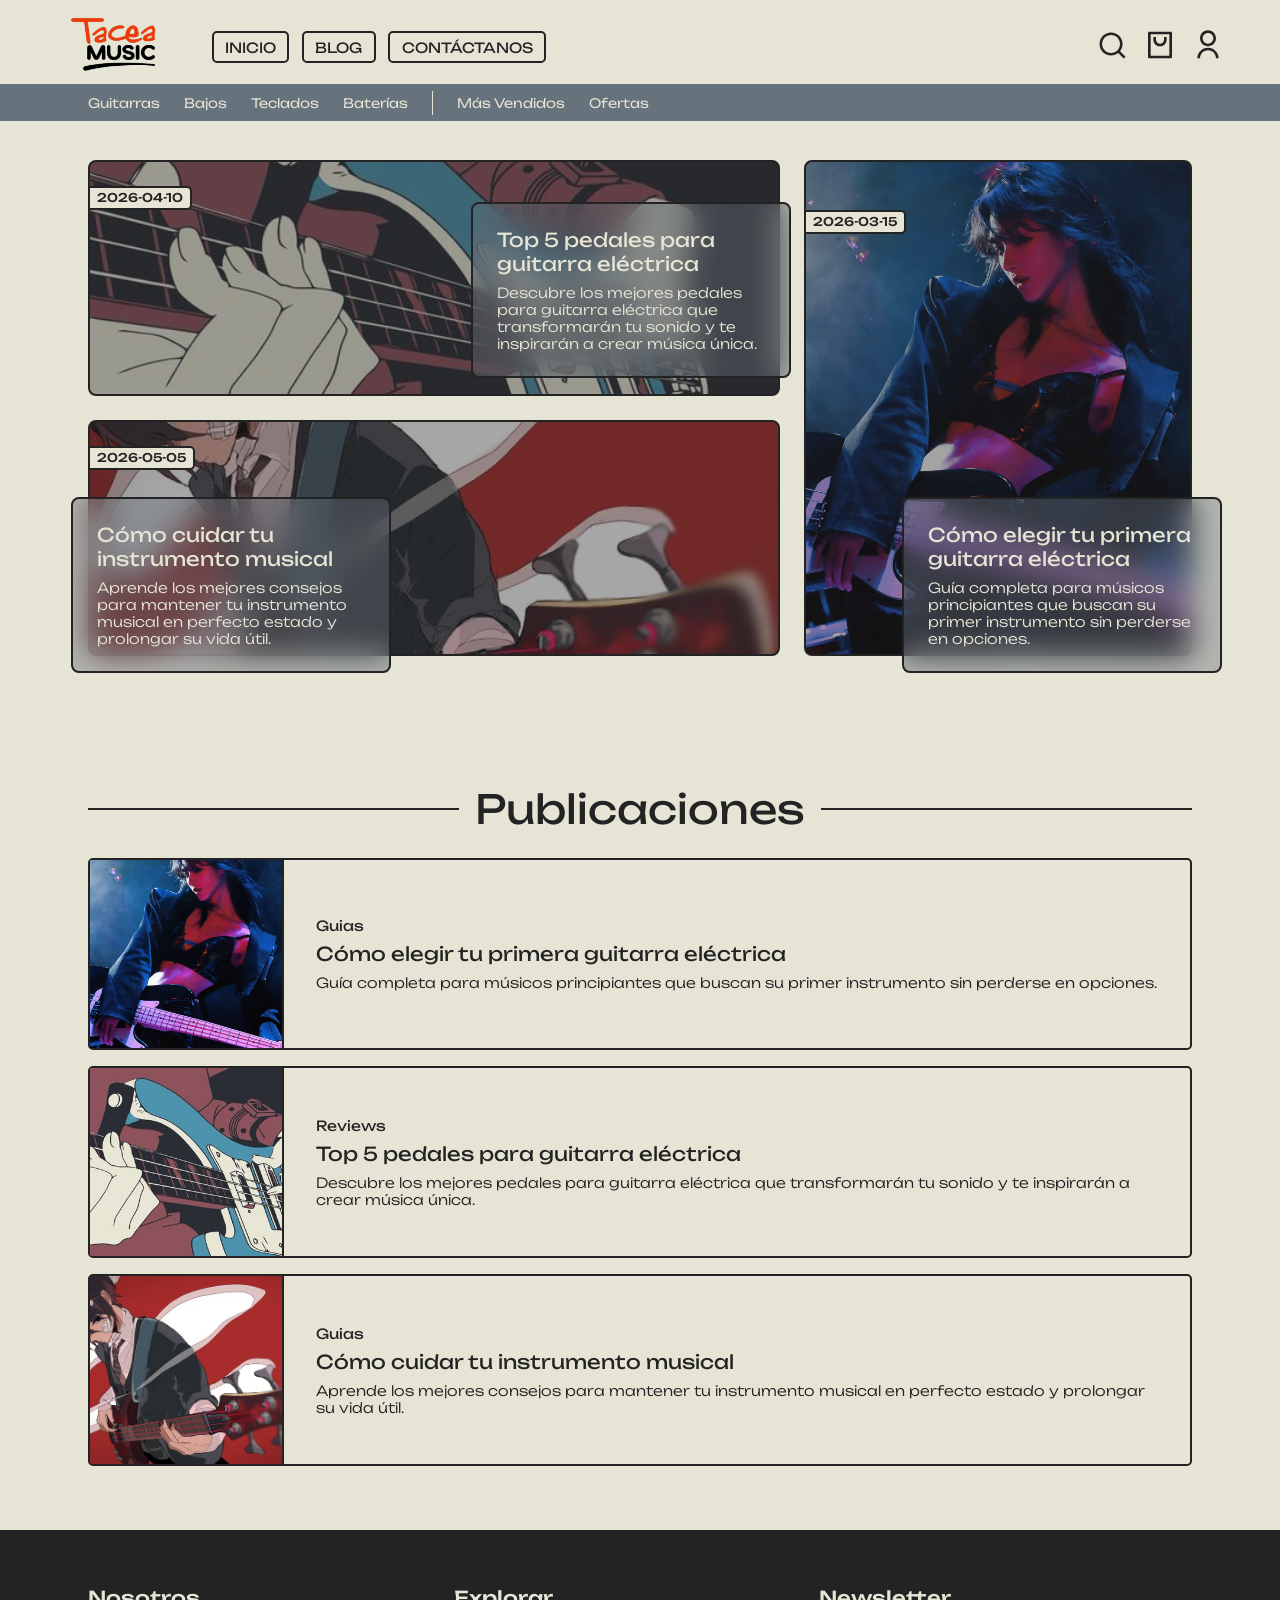
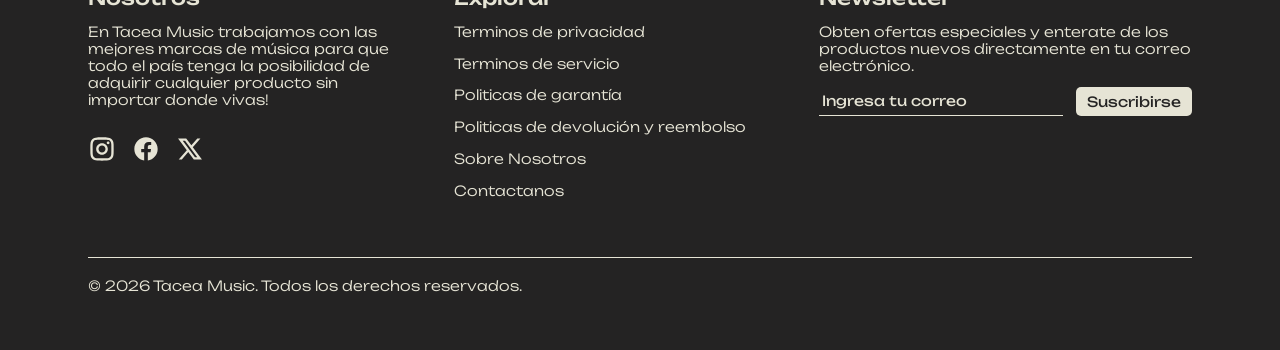
==== pages/blog.html @ e9fe0a8d "v0.5 - blog page v1: featured posts & all posts w/ responsive design" ====
<!DOCTYPE html>
<html lang="en">

  <head>

    <meta charset="UTF-8">
    <meta name="viewport" content="width=device-width, initial-scale=1.0">

    <link href="https://fonts.googleapis.com/css2?family=Unbounded:wght@200..900&display=swap" rel="stylesheet">
    <link rel="stylesheet" href="../assets/css/main.css">
    <link rel="stylesheet" href="../assets/css/blog.css">

    <script src="../assets/js/components/TaceaNavbar.js"></script>
    <script src="../assets/js/components/TaceaFooter.js"></script>

    <title>Tacea Music | Blog</title>

  </head>

  <body>

    <tacea-navbar></tacea-navbar>

    <!-- featured posts -->
    <section class="section featured-posts">
      <!-- left posts -->
      <div class="column">
        <a class="featured-post" id="left-top-post"></a>
        <a class="featured-post" id="left-bottom-post"></a>
      </div>
      <!-- right post -->
      <a class="featured-post" id="right-post"></a>
    </section>

    <!-- section all posts -->
    <section class="section all-posts">
      <div class="row">
        <div class="horizontal-div"></div>
        <h2>Publicaciones</h2>
        <div class="horizontal-div"></div>
      </div>
      <div class="post-list"></div>
    </section>

    <tacea-footer></tacea-footer>

    <script src="../assets/js/blog.js"></script>
    
  </body>

</html>
---- assets/css/main.css ----
:root {
  /* normal colors */
  --steel: #66727C;
  --trueorange: #EE3C0C;
  --hueso: #E6E4D5;
  --light: #fff;
  --dark: #242323;
  /* opac colors */
  --trueorange-40: rgba(238, 60, 12, 0.4);
  --steel-opac: rgba(102, 114, 124, 0.6);
  --steel-40: rgba(102, 114, 124, 0.4);
  --hueso-opac: rgba(230, 228, 213, 0.8);
  --light-opac: rgba(255, 255, 255, 0.8);
  --dark-opac: rgba(36, 35, 35, 0.6);
  --dark-40: rgba(36, 35, 35, 0.4);
  /* gradientes */
  --gradient-hueso-steel: linear-gradient(to left, var(--hueso-opac), var(--steel-opac));
  --radial-gradient-hueso-steel: radial-gradient(15% 50% at 19.3% 50.14%, var(--hueso-opac) 0%, var(--steel-opac) 100%);
  --radial-center-gradient: radial-gradient(50% 50% at center, var(--hueso-opac) 0%, var(--steel-opac) 100%);
}

/* global styles */
* {
  box-sizing: border-box;
}
::selection {
  background: var(--trueorange);
}
::-moz-selection {
  background: var(--trueorange);
}
body {
  display: flex;
  flex-direction: column;
  margin: 0;
  padding-top: 6em;
  font-family: "Unbounded", sans-serif;
  background-color: var(--hueso);
  color: var(--steel);
}
ul {
  list-style: none; 
  display: flex;
  gap: 0.8em;
  padding: 0;
  margin: 0; 
}
a {
  text-decoration: none;
}
svg {
  width: 2em;
  height: auto;
  color: var(--dark);
}
/* global text styles */
h1 {
  font-size: 3.6em;
  font-weight: 500;
  margin: 0;
  transition: all 0.3s ease;
}
h2 {
  color: var(--dark);
  font-size: 2.5em;
  font-weight: 400;
  margin: 0;
  transition: all 0.3s ease;
}
h3 {
  font-size: 1.2em;
  font-weight: 400;
  margin: 0;
  transition: all 0.3s ease;
}
p {
  margin: 0;
  font-weight: 300;
  font-size: 14px;
}

/* flex directions */
.row {
  display: flex;
  flex-direction: row;
  align-items: center;
  gap: 1em;
}
.column {
  display: flex;
  flex-direction: column;
  gap: 1em;
}

/* general div styles */
.section {
  display: flex;
  flex-direction: column;
  padding: 4em 5.5em;
  gap: 1.5em;
}
.horizontal-div {
  width: 100%;
  height: 2px;
  background-color: var(--dark);
}
.vertical-div {
  width: 2px;
  height: 100%;
  background-color: var(--dark);
}
.carousel-row {
  display: flex;
  gap: 1.2em;
  width: 100%;
  overflow-x: auto;
  padding: 1em 0.5em;
  scroll-behavior: smooth;
  scrollbar-width: none
}
.carousel-row::-webkit-scrollbar {
  display: none;
}
.pill-badge {
  background-color: var(--hueso);
  color: var(--dark);
  border: 2px solid var(--dark);
  font-size: 12px;
  padding: 0.2em 0.6em;
  border-radius: 5px;
  font-weight: 500;
}

/* NAVBAR */
header {
  position: fixed;
  top: 0;
  left: 0;
  width: 100%;  
  z-index: 100;
  background-color: var(--hueso);
  align-items: center;
  gap: 0em !important;
}
header .top-navbar {
  width: 100%;
  justify-content: space-between;
  padding: 0.8em 3.5em;
  padding-bottom: 0.2em;
  transition: all 0.3s ease;
}
.header-logo {
  width: 120px;
}
.top-navbar .navbar-links {
  width: 100%;
  display: flex;
  justify-content: start;
  align-items: center;
  padding: 20px;
}
.top-navbar .hamburger-btn {
  display: none;
  background: none;
  border: none;
  flex-direction: column;
  gap: 5px;
  cursor: pointer;
}
/* bottom navbar */
header .bottom-navbar {
  width: 100%;
  padding: 0.4em 5.5em;
  gap: 1.5em;
  background-color: var(--steel);
  transition: all 0.3s ease;
}
.bottom-navbar a {
  color: var(--hueso);
  text-transform: capitalize;
  font-weight: 350;
  font-size: 13px;
  transition: all 0.2s ease;
}
.bottom-navbar a:hover {
  color: var(--light);
  text-decoration: underline;
}
.bottom-navbar .vertical-div {
  width: 1px;
  height: 1.5em;
  background-color: var(--hueso);
}

/* FOOTER */
footer {
  background-color: var(--dark);
  color: var(--hueso);
  padding: 3.5em 5.5em;
}
.footer-grid {
  display: grid;
  grid-template-columns: repeat(3, 1fr);
  gap: 3.5em;
  margin-bottom: 3.5em;
}
.footer-grid svg {
  margin-top: 1em;
  color: var(--hueso);
}
.footer-column {
  align-items: start;
  gap: 0.8em;
}
.footer-column h3 {
  margin: 0;
  font-weight: 500;
}
.footer-column p {
  margin: 0;
  text-align: left;
  font-size: 14px;
  font-weight: 300;
}
.footer-column a {
  font-size: 14px;
  font-weight: 300;
  color: var(--hueso);
  border-bottom: 2px solid var(--dark);
  transition: all 0.2s ease;
}
.footer-column a:hover {
  color: var(--light);
  border-bottom: 2px solid var(--light);
  scale: 1.02;
}
.footer-bottom {
  border-top: 1px solid var(--hueso);
  padding-top: 1.2em;
}
.newsletter-form {
  display: flex;
  width: 100%;
  gap: 0.8em;
}
.newsletter-form input[type="email"] {
  flex-grow: 1;
  background-color: transparent;
  border: 0px;
  border-bottom: 1px solid var(--hueso);
  font-family: inherit;
  color: var(--light);
  outline: none;
  padding: 0.4em 0.2em;
  border-radius: 0px;
  font-size: 14px;
  cursor: pointer;
  transition: all 0.3s ease;
}
.newsletter-form input[type="email"]::placeholder {
  color: var(--hueso); 
  opacity: 1;  
}
.newsletter-form input[type="submit"]:hover {
  color: var(--light);
  background-color: var(--light);
}

/* buttons */
.btn-primary {
  position: relative;
  overflow: hidden;
  display: flex;
  align-items: center;
  padding: 0.4em 0.7em;

  background-color: var(--trueorange);
  border: 2px solid var(--dark);
  border-radius: 5px;
  
  font-size: 16px;
  cursor: pointer;
}
.btn-primary span, 
.btn-primary svg {
  position: relative;
  z-index: 1;
  color: var(--dark);
  transition: color 0.2s ease;
}

.btn-primary:hover span, 
.btn-primary:hover svg {
  color: var(--light);
}
.btn-primary::before {
  content: "";
  position: absolute;
  top: 0; left: 0; right: 0;
  height: 100%; width: 100%;
  background-color: var(--hueso);
  transition: all 0.2s ease;
}
.btn-primary:hover::before {
  height: 0%;
}
.btn-secondary {
  background-color: var(--hueso);
  font-family: inherit;
  border: 0px;
  color: var(--dark);
  padding: 0.4em 0.8em;
  border-radius: 5px;
  font-size: 14px;
  cursor: pointer;
  transition: all 0.3s ease;
}
.btn-outline {
  background-color: transparent;
  border: 2px solid var(--dark);
  color: var(--dark);
  padding: 0.4em 0.8em;
  border-radius: 5px;
  font-size: 14px;
  cursor: pointer;
  transition: all 0.3s ease;
}
.btn-outline:hover {
  background-color: var(--trueorange);
  color: var(--light);
}
.btn-search svg {
  width: 2.3em;
}
.btn-icon {
  background: none;
  border: none;
  cursor: pointer;
  padding: 0;
  transition: all 0.3s ease;
}
.btn-icon svg:hover {
  color: var(--trueorange);
  scale: 1.1;
}

/* cards */
.product-card {
  color: var(--dark);
  background-color: var(--hueso);
  border: 2px solid var(--dark);
  border-radius: 5px;
  display: flex;
  flex-direction: column;
  align-items: center;
  padding: 1em 2em;
  gap: 0.2em;
  width: 16em;
  flex-shrink: 0;
}
.product-card img {
  width: 100%;
  height: auto;
  padding-bottom: 1em;
}
.product-card h3 {
  min-height: 2.5em;
  margin: 0;
  text-align: center;
  font-size: 1em;
  font-weight: 500;
}
.product-card .product-category {
  color: var(--dark);
  text-transform: capitalize;
  margin: 0;
  font-size: 14px;
  transition: all 0.2s ease;
}
.product-card .row {
  margin-top: 0.4em;
  gap: 0.5em;
}
.product-card p {
  font-size: 16px;
  margin: 0;
  margin-right: 0.5em;
}
.product-card:hover {
  background: var(--steel-40);
  transform: scale(1.02);
}
.product-card .product-category:hover {
  color: var(--trueorange);
  scale: 1.02;
  text-decoration: underline;
}

@media (max-width: 1024px) {
  .footer-grid {
    grid-template-columns: 1fr 1fr;
  }
}
@media (max-width: 896px) {
  .top-navbar .navbar-links {
    display: none;
  }
  .top-navbar .hamburger-btn {
    display: flex;
  }
  .bottom-navbar {
    display: none;
  }
}
@media (max-width: 768px) {
  .header-logo {
    width: 110px;
  }
  h1 {
    font-size: 3em;
  }
  h2 {
    font-size: 2em;
  }
  h3 {
    font-size: 1em;
  }
  p {
    font-size: 12px;
  }
  .footer-grid {
    grid-template-columns: 1fr;
  }
}
@media (max-width: 572px) {
  header .top-navbar, .bottom-navbar {
    padding: 0.6em 2em;
  }

  footer {
    padding: 3.5em 2em;
  }
  .section { 
    padding: 3em 2em;
  }
  .btn-primary {
    font-size: 14px;
  }
}
@media (max-width: 512px) {
  .header-logo {
    width: 100px;
  }
  h1 {
    font-size: 2.5em;
  }
  h2 {
    font-size: 1.6em;
  }
  h3 {
    font-size: 0.8em;
  }
}
@media (max-width: 448px) {
  header .top-navbar, .bottom-navbar {
    padding: 0.6em 1em;
  }
  footer {
    padding: 3.5em 1em;
  }
  .section { 
    padding: 3em 1em;
  }
}
---- assets/css/blog.css ----
.featured-posts {
  display: flex;
  flex-direction: row;
  gap: 1.5em;
  min-height: 39em;
  transition: all 0.3s ease;
}
.featured-post {
  position: relative;
  flex: 1;
  background-size: cover;
  background-position: center;

  border: 2px solid var(--dark);
  border-radius: 0.5em;
  
  cursor: pointer;
  transition: all 0.3s ease;
}
.featured-post::before {
  content: "";
  position: absolute;
  inset: 0;
  background-color: var(--dark-40);
  z-index: 0;
}
.featured-post:hover {
  transform: scale(1.02);
}
.featured-posts .column {
  flex: 1.8;
  gap: 1.5em;
}
.featured-post .card {
  position: absolute;
  border: 2px solid var(--dark);
  border-radius: 0.5em;
  bottom: 0;

  display: flex;
  flex-direction: column;
  width: 25em;
  gap: 0.5em;

  color: var(--hueso);  
  padding: 2em;
  background-color: var(--steel-40);
  backdrop-filter: blur(15px);

  transition: all 0.3s ease;
}
#right-post .card {
  right: -2em;
  bottom: -1.2em;
}
#left-top-post .card {
  right: -0.8em;
  bottom: 1em;
}
#left-bottom-post .card {
  left: -1.2em;
  bottom: -1.2em;
}
.featured-post .pill-badge {
  position: absolute;
  border-left: 0;
  border-top-left-radius: 0;
  border-bottom-left-radius: 0;
}
#right-post .pill-badge {
  top: 4em;
}
#left-top-post .pill-badge {
  top: 2em;
}
#left-bottom-post .pill-badge {
  top: 2em;
}

/* posts cards for post list */
.post-list {
  display: grid;
  grid-template-columns: repeat(2, 1fr);
  gap: 1em;
}
.post-list .card {
  height: 12em;

  background-color: var(--hueso);
  border: 2px solid var(--dark);
  border-radius: 5px;

  display: flex;
  
  transition: all 0.3s ease;
}
.post-list .card img {
  width: 12em;
  height: 100%;
  object-fit: cover;
  flex-shrink: 0;
}
.post-list .card .card-content {
  display: flex;
  flex-direction: column;
  justify-content: center;

  border-left: 2px solid var(--dark);

  padding: 1em 2em;
  gap: 0.5em;

  color: var(--dark);
}
.post-list .card .card-content a {
  color: var(--dark);
  text-transform: capitalize;
  margin: 0;
  width: fit-content;
  font-size: 14px;
  transition: all 0.2s ease;
}
.post-list .card .card-content a:hover {
  color: var(--trueorange);
  text-decoration: underline;
}
.post-list .card:hover {
  color: var(--hueso);
  background: var(--steel-40);
  transform: scale(1.02);
}

/* RESPONSIVE DESIGN */
@media (max-width: 1280px) {
  .featured-post .card {
    width: 20em;
    padding: 1.5em;
  }
  .post-list {
    grid-template-columns: repeat(1, 1fr);
  }
}
@media (max-width: 1024px) {
  .featured-posts {
    flex-direction: column;
  }
  .featured-posts .column {
    flex-direction: row;
    flex: 1;
  }
  #right-post .card {
    right: -2em;
    bottom: -1em;
  }
  #left-top-post .card {
    left: -2em;
    right: auto;
    bottom: 1em;
  }
  #left-bottom-post .card {
    left: auto;
    right: -2em;
    bottom: 1em;
  }
  .featured-post .card p {
    display: -webkit-box;
    line-clamp: 2; 
    -webkit-line-clamp: 2;
    -webkit-box-orient: vertical;
    overflow: hidden; 
  }
}
@media (max-width: 896px) {
  .featured-posts .column {
    flex-direction: column;
    flex: 1;
  }
  .featured-post {
    min-height: 20em;
  }
  .post-list .card {
    height: auto;
    flex-direction: column;
  }
  .post-list .card img {
    height: 14em;
    width: 100%;
  }
  .post-list .card .card-content {
    border-left: 0;
    border-top: 2px solid var(--dark);
  }
}
@media (max-width: 572px) {
  .featured-posts,
  .featured-posts .column {
    gap: 1em;
  }
  #right-post .card {
    right: -1em;
    bottom: -1em;
  }
  #left-top-post .card {
    left: -1em;
    right: auto;
    bottom: 1em;
  }
  #left-bottom-post .card {
    left: auto;
    right: -1em;
    bottom: 1em;
  }
}
@media (max-width: 448px) {
  .featured-post .card {
    width: 90%;
  }
  #right-post .card {
    left: -0.5em;
    bottom: 0.5em;
  }
  #left-top-post .card {
    left: -0.5em;
    right: auto;
    bottom: 0.5em;
  }
  #left-bottom-post .card {
    left: auto;
    right: -0.5em;
    bottom: 0.5em;
  }
}
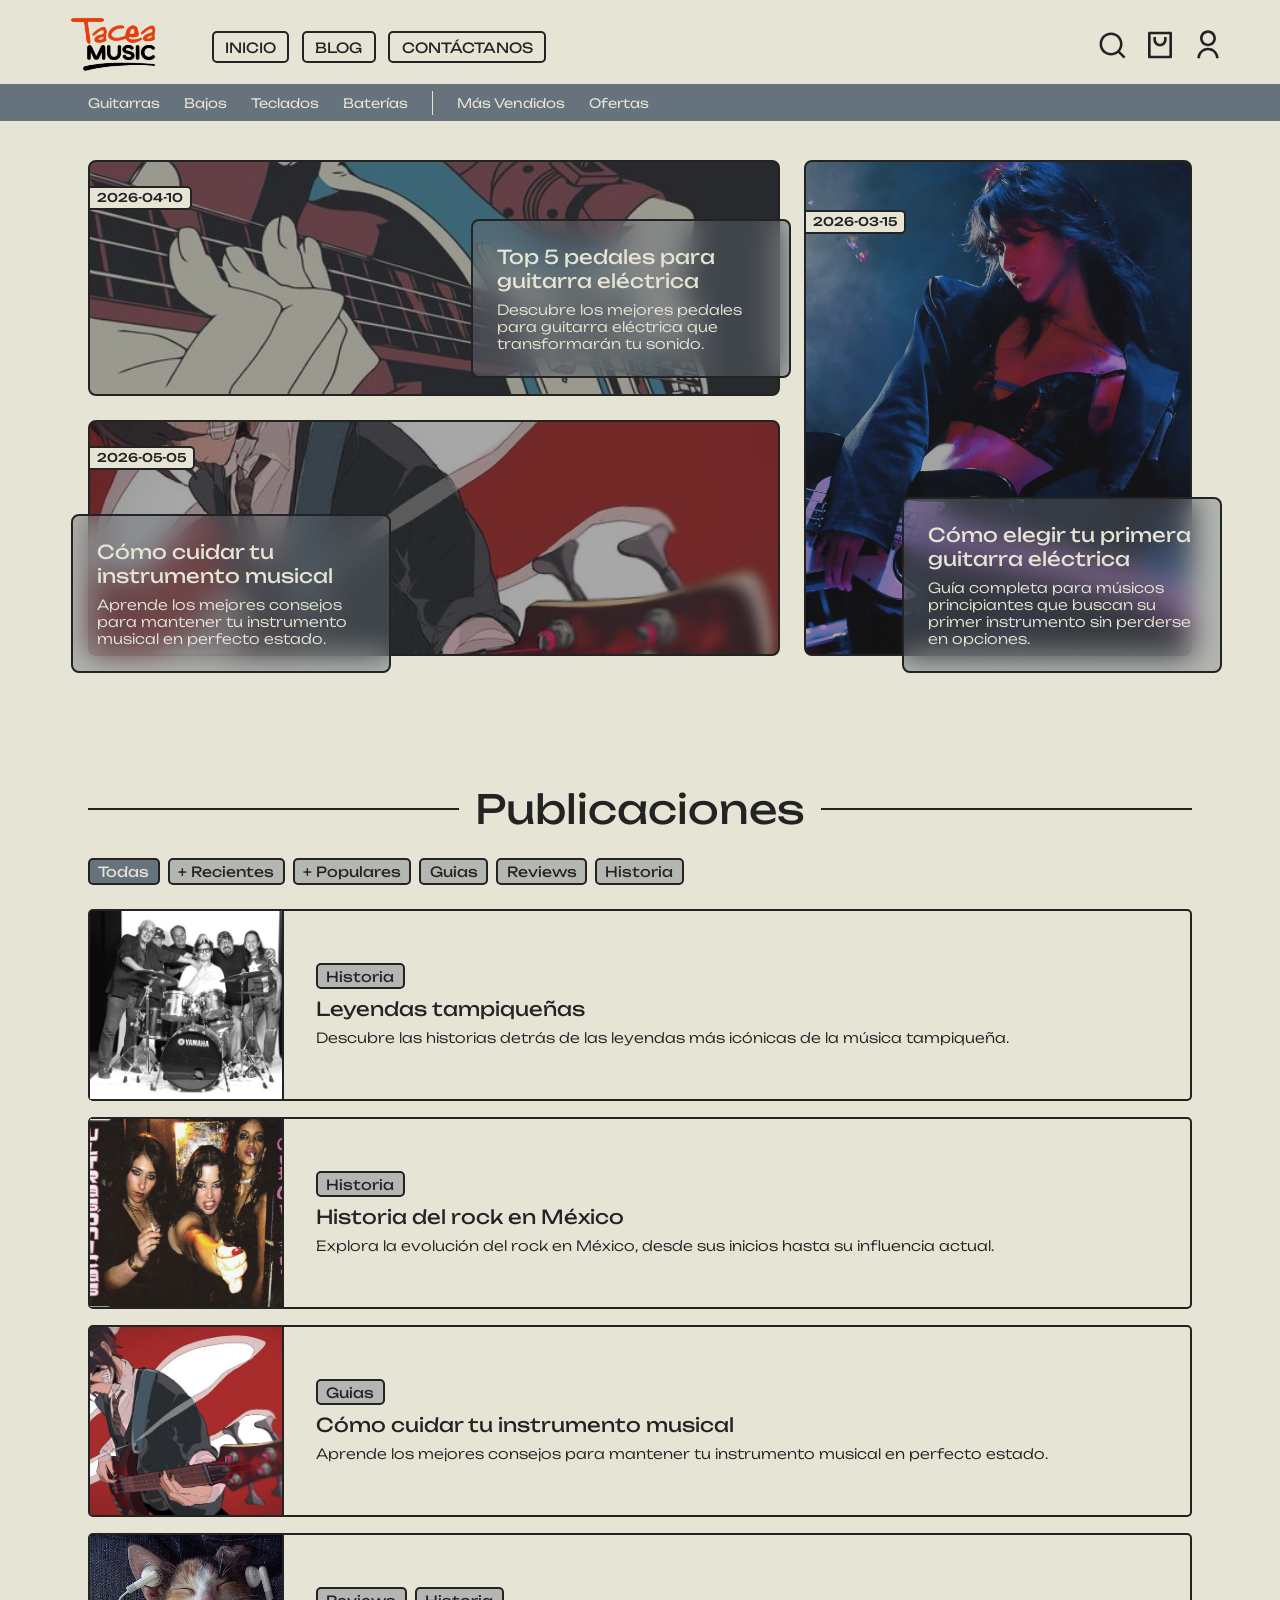
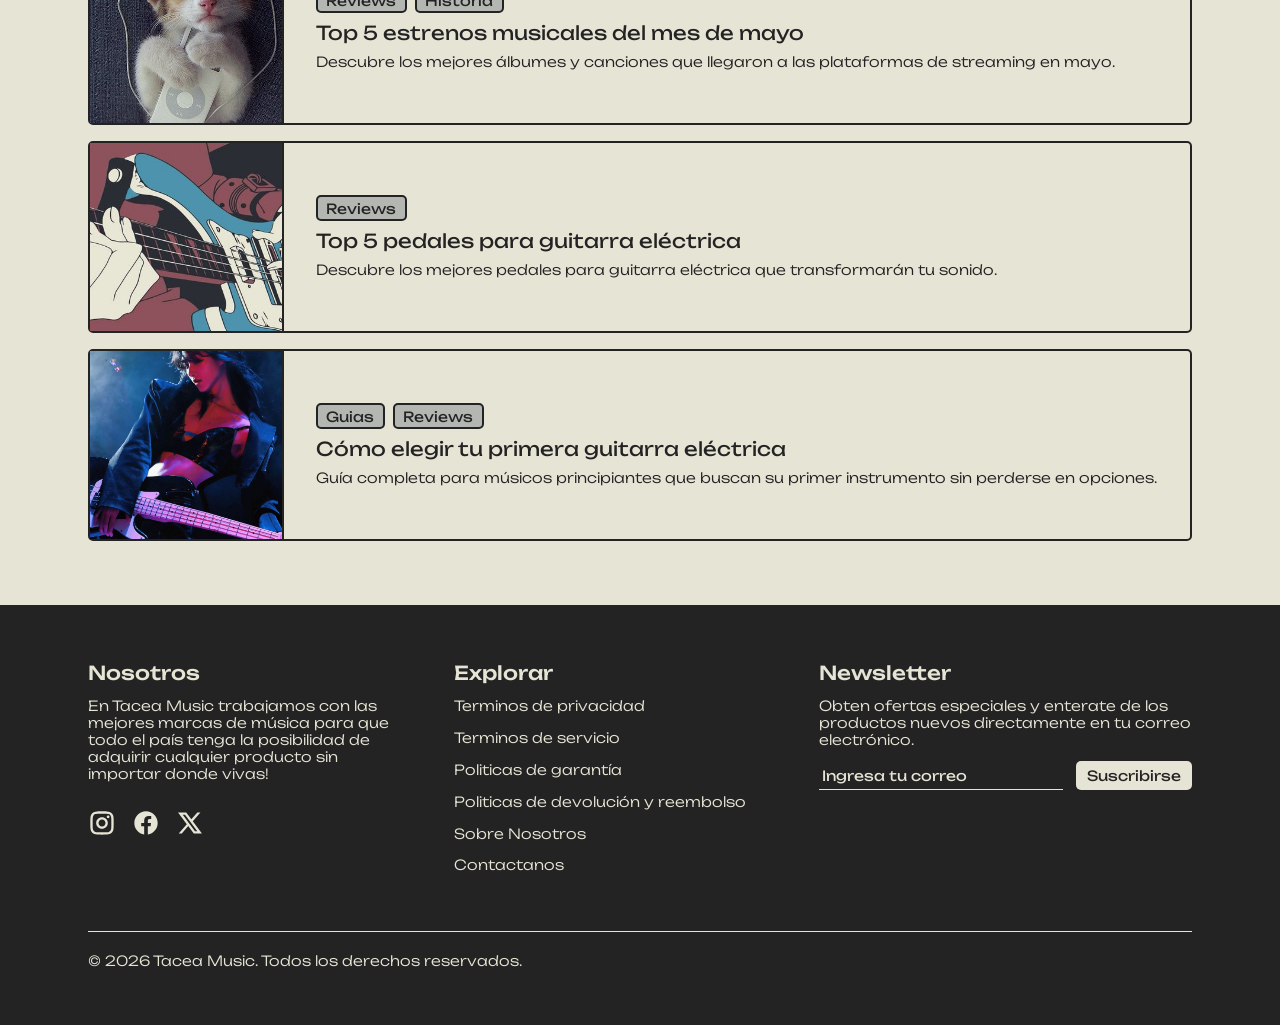
==== commit e2546d6e: "v0.6 - responsive post page, small style fixes" ====
--- a/pages/blog.html
+++ b/pages/blog.html
@@ -39,6 +39,7 @@
         <h2>Publicaciones</h2>
         <div class="horizontal-div"></div>
       </div>
+      <div class="row" id="posts-categories"></div>
       <div class="post-list"></div>
     </section>
 
--- a/assets/css/main.css
+++ b/assets/css/main.css
@@ -94,6 +94,9 @@
 }
 
 /* general div styles */
+.row h2 {
+  flex-shrink: 0;
+}
 .section {
   display: flex;
   flex-direction: column;
@@ -316,6 +319,33 @@
   cursor: pointer;
   transition: all 0.3s ease;
 }
+.category-btn {
+  background-color: var(--steel-40);
+  border: 2px solid var(--dark);
+  border-radius: 5px;
+  color: var(--dark);
+  padding: 0.2em 0.6em;
+
+  font-size: 14px;
+  text-transform: capitalize;
+  font-family: inherit;
+  text-wrap: nowrap;
+
+  cursor: pointer;
+  transition: all 0.3s ease;
+}
+.category-btn a {
+  color: var(--dark);
+}
+.category-btn:hover {
+  scale: 1.02;
+  color: var(--hueso);
+  background: var(--steel);
+}
+.active {
+  background-color: var(--steel) !important;
+  color: var(--hueso) !important;
+}
 .btn-outline {
   background-color: transparent;
   border: 2px solid var(--dark);
@@ -358,6 +388,7 @@
   gap: 0.2em;
   width: 16em;
   flex-shrink: 0;
+  transition: all 0.3s ease;
 }
 .product-card img {
   width: 100%;
@@ -365,6 +396,11 @@
   padding-bottom: 1em;
 }
 .product-card h3 {
+  display: -webkit-box;
+  line-clamp: 2; 
+  -webkit-line-clamp: 2;
+  -webkit-box-orient: vertical;
+  overflow: hidden; 
   min-height: 2.5em;
   margin: 0;
   text-align: center;
@@ -386,6 +422,7 @@
   font-size: 16px;
   margin: 0;
   margin-right: 0.5em;
+
 }
 .product-card:hover {
   background: var(--steel-40);
@@ -396,6 +433,54 @@
   scale: 1.02;
   text-decoration: underline;
 }
+.post-card {
+  display: flex;
+  height: 12em;
+
+  background-color: var(--hueso);
+  border: 2px solid var(--dark);
+  border-radius: 5px;
+  
+  transition: all 0.3s ease;
+}
+.post-card img {
+  width: 12em;
+  height: 100%;
+  object-fit: cover;
+  flex-shrink: 0;
+}
+.post-card .card-content {
+  display: flex;
+  flex-direction: column;
+  justify-content: center;
+
+  border-left: 2px solid var(--dark);
+
+  padding: 1em 2em;
+  gap: 0.5em;
+
+  color: var(--dark);
+}
+.post-card .card-content a {
+  color: var(--dark);
+  text-transform: capitalize;
+  margin: 0;
+  width: fit-content;
+  font-size: 14px;
+  transition: all 0.2s ease;
+}
+.post-card .card-content a:hover {
+  color: var(--trueorange);
+  text-decoration: underline;
+}
+.post-card:hover {
+  color: var(--hueso);
+  background: var(--steel-40);
+  transform: scale(1.02);
+}
+.post-card .row {
+  gap: 0.5em;
+}
 
 @media (max-width: 1024px) {
   .footer-grid {
@@ -427,17 +512,41 @@
     font-size: 1em;
   }
   p {
-    font-size: 12px;
+    font-size: 13px;
   }
   .footer-grid {
     grid-template-columns: 1fr;
+  }
+}
+@media (max-width: 672px) {
+  .post-card {
+    height: 8em;
+  }
+  .post-card img {
+    width: 8em;
+  }
+  .post-card .card-content {
+    padding: 1em;
+  }
+  .post-card .card-content h3 {
+    display: -webkit-box;
+    line-clamp: 2; 
+    -webkit-line-clamp: 2;
+    -webkit-box-orient: vertical;
+    overflow: hidden; 
+  }
+  .post-card .card-content p {
+    display: -webkit-box;
+    line-clamp: 1; 
+    -webkit-line-clamp: 1;
+    -webkit-box-orient: vertical;
+    overflow: hidden; 
   }
 }
 @media (max-width: 572px) {
   header .top-navbar, .bottom-navbar {
     padding: 0.6em 2em;
   }
-
   footer {
     padding: 3.5em 2em;
   }
@@ -446,6 +555,19 @@
   }
   .btn-primary {
     font-size: 14px;
+  }
+  .category-btn {
+    border: 1.5px solid var(--dark);
+  }
+  .post-card .category-btn,
+  .post-header .category-btn {
+    font-size: 12px !important;
+  }
+  .product-card {
+    width: 14em;
+  }
+  .post-card .row {
+    gap: 0.2em;
   }
 }
 @media (max-width: 512px) {
@@ -459,7 +581,7 @@
     font-size: 1.6em;
   }
   h3 {
-    font-size: 0.8em;
+    font-size: 0.9em;
   }
 }
 @media (max-width: 448px) {
--- a/assets/css/blog.css
+++ b/assets/css/blog.css
@@ -84,51 +84,15 @@
   grid-template-columns: repeat(2, 1fr);
   gap: 1em;
 }
-.post-list .card {
-  height: 12em;
 
-  background-color: var(--hueso);
-  border: 2px solid var(--dark);
-  border-radius: 5px;
-
-  display: flex;
-  
-  transition: all 0.3s ease;
+#posts-categories {
+  gap: 0.5em;
+  overflow-x: auto;
+  scroll-behavior: smooth;
+  scrollbar-width: none
 }
-.post-list .card img {
-  width: 12em;
-  height: 100%;
-  object-fit: cover;
-  flex-shrink: 0;
-}
-.post-list .card .card-content {
-  display: flex;
-  flex-direction: column;
-  justify-content: center;
-
-  border-left: 2px solid var(--dark);
-
-  padding: 1em 2em;
-  gap: 0.5em;
-
-  color: var(--dark);
-}
-.post-list .card .card-content a {
-  color: var(--dark);
-  text-transform: capitalize;
-  margin: 0;
-  width: fit-content;
-  font-size: 14px;
-  transition: all 0.2s ease;
-}
-.post-list .card .card-content a:hover {
-  color: var(--trueorange);
-  text-decoration: underline;
-}
-.post-list .card:hover {
-  color: var(--hueso);
-  background: var(--steel-40);
-  transform: scale(1.02);
+#posts-categories::-webkit-scrollbar {
+  display: none;
 }
 
 /* RESPONSIVE DESIGN */
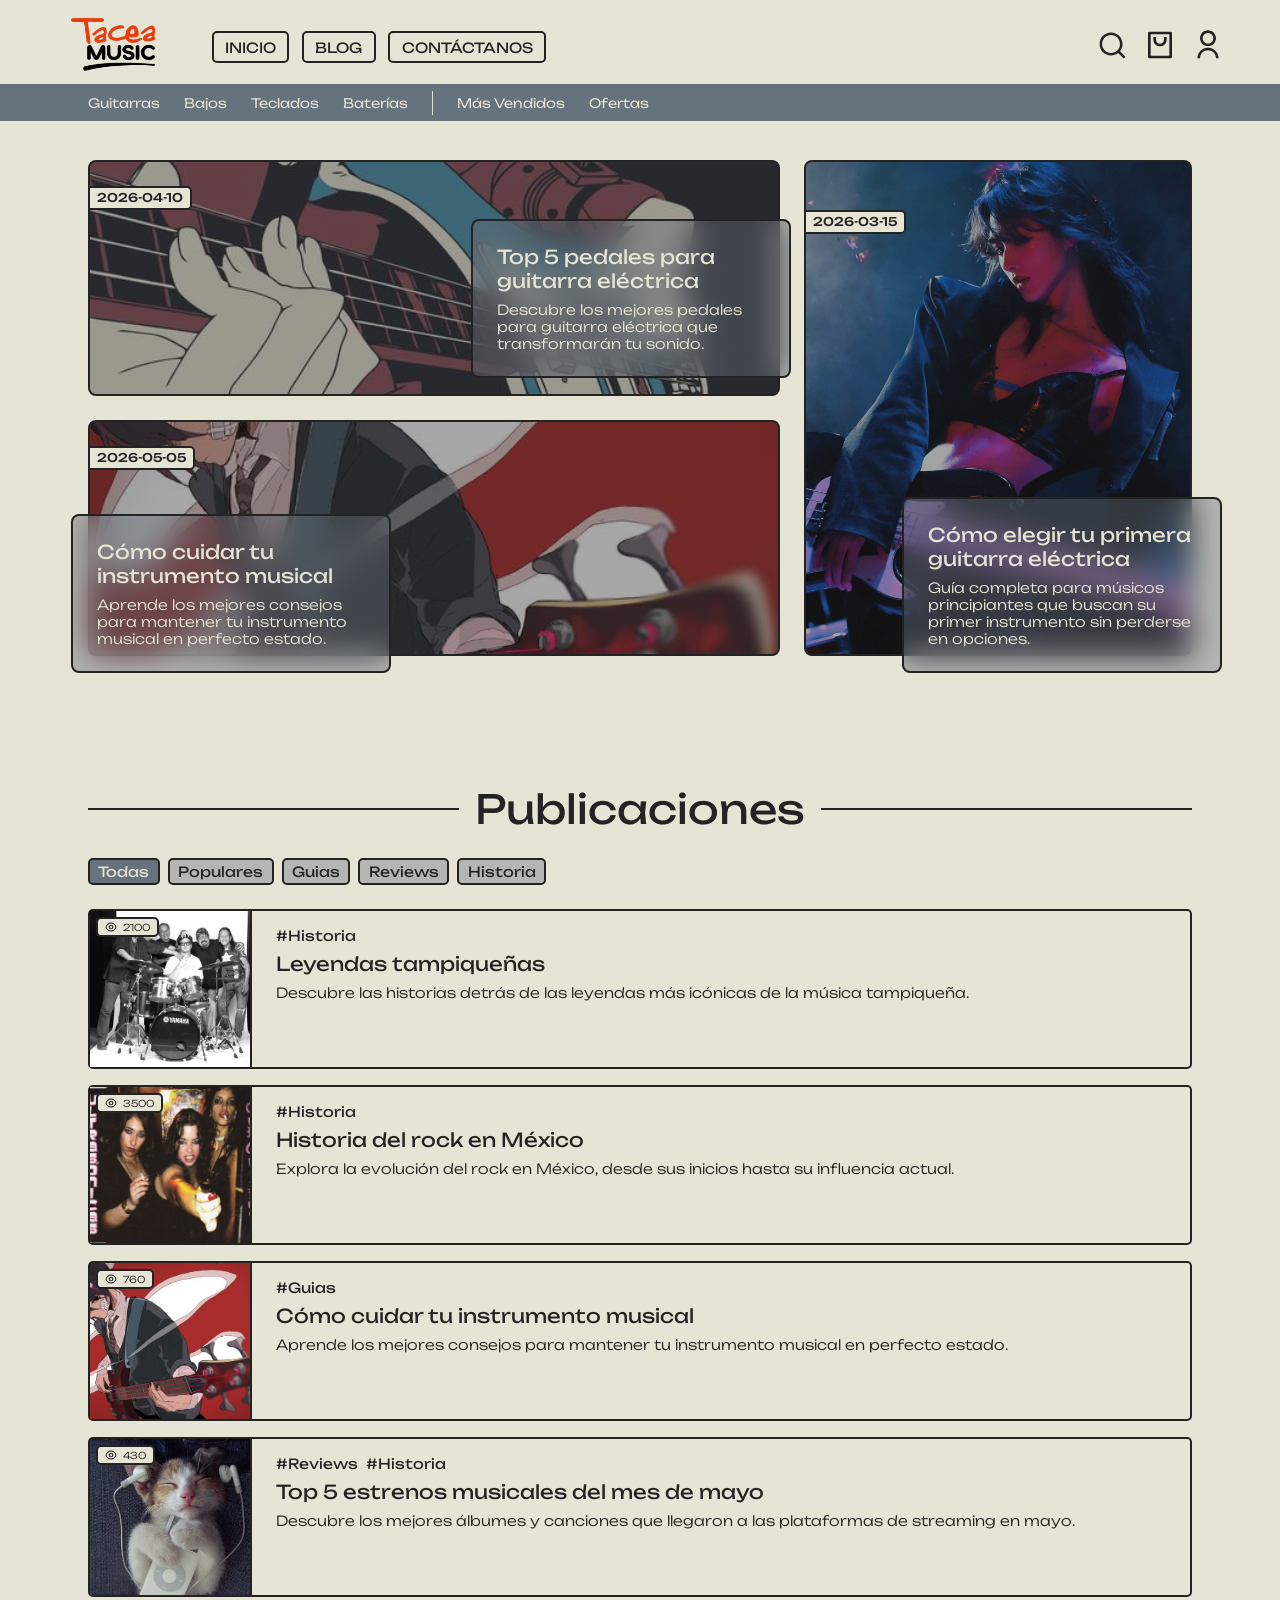
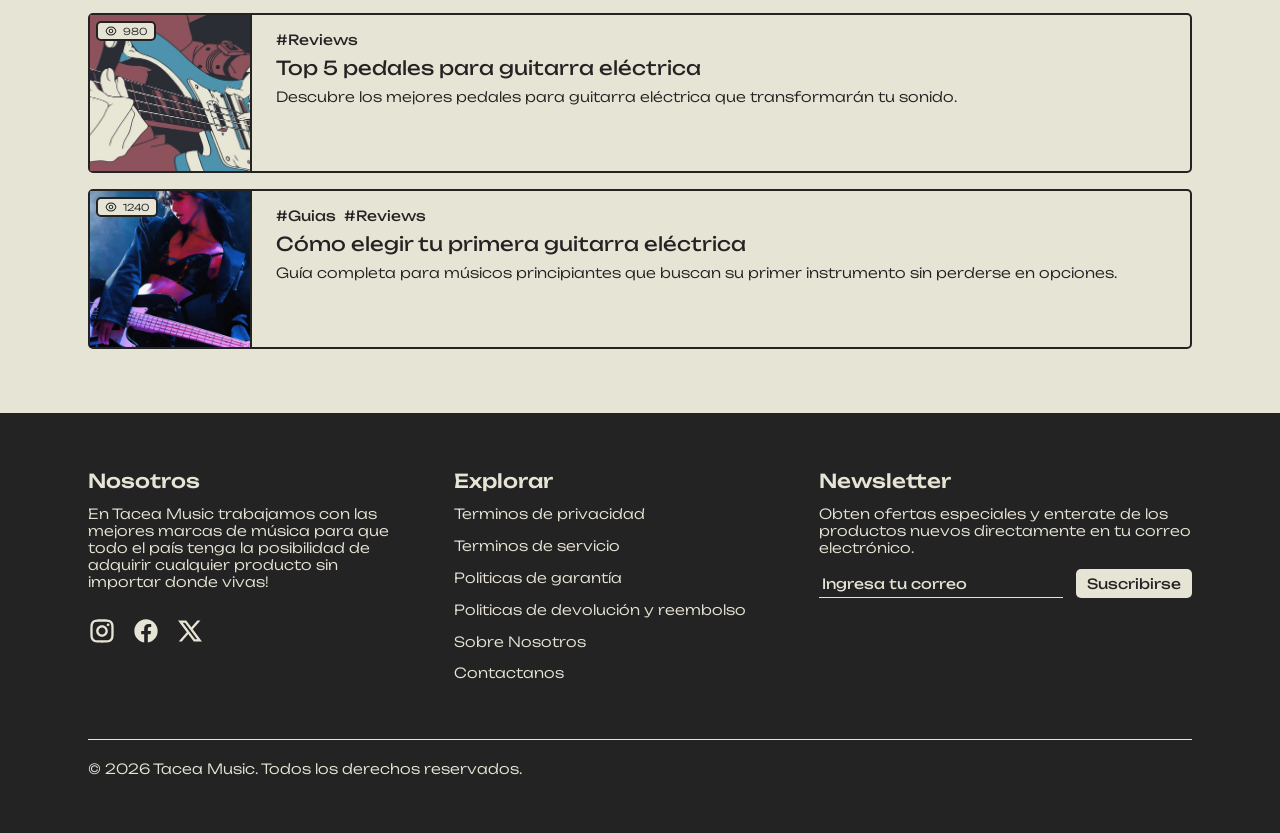
==== commit dd6fac21: "v0.7 - see product page, product reviews, new components for post and product cards" ====
--- a/pages/blog.html
+++ b/pages/blog.html
@@ -12,6 +12,7 @@
 
     <script src="../assets/js/components/TaceaNavbar.js"></script>
     <script src="../assets/js/components/TaceaFooter.js"></script>
+    <script src="../assets/js/components/PostCard.js"></script>
 
     <title>Tacea Music | Blog</title>
 
--- a/assets/css/main.css
+++ b/assets/css/main.css
@@ -10,6 +10,7 @@
   --trueorange-40: rgba(238, 60, 12, 0.4);
   --steel-opac: rgba(102, 114, 124, 0.6);
   --steel-40: rgba(102, 114, 124, 0.4);
+  --steel-20: rgba(102, 114, 124, 0.2);
   --hueso-opac: rgba(230, 228, 213, 0.8);
   --light-opac: rgba(255, 255, 255, 0.8);
   --dark-opac: rgba(36, 35, 35, 0.6);
@@ -78,6 +79,9 @@
   margin: 0;
   font-weight: 300;
   font-size: 14px;
+}
+.bold {
+  font-weight: 500 !important;
 }
 
 /* flex directions */
@@ -272,18 +276,25 @@
 
 /* buttons */
 .btn-primary {
+  height: 2.6em;
   position: relative;
   overflow: hidden;
-  display: flex;
+
+  display: flex;
+  justify-content: center;
   align-items: center;
+  gap: 0.5em;
   padding: 0.4em 0.7em;
 
-  background-color: var(--trueorange);
+  background-color: var(--hueso);
   border: 2px solid var(--dark);
   border-radius: 5px;
   
-  font-size: 16px;
+  font-size: 18px;
   cursor: pointer;
+}
+.btn-primary svg {
+  height: 1.6em;
 }
 .btn-primary span, 
 .btn-primary svg {
@@ -301,12 +312,12 @@
   content: "";
   position: absolute;
   top: 0; left: 0; right: 0;
-  height: 100%; width: 100%;
-  background-color: var(--hueso);
+  height: 0%; width: 100%;
+  background-color: var(--trueorange);
   transition: all 0.2s ease;
 }
 .btn-primary:hover::before {
-  height: 0%;
+  height: 100%;
 }
 .btn-secondary {
   background-color: var(--hueso);
@@ -376,7 +387,8 @@
 }
 
 /* cards */
-.product-card {
+product-card {
+  position: relative;
   color: var(--dark);
   background-color: var(--hueso);
   border: 2px solid var(--dark);
@@ -390,12 +402,13 @@
   flex-shrink: 0;
   transition: all 0.3s ease;
 }
-.product-card img {
+product-card img {
   width: 100%;
-  height: auto;
+  height: 12em;
+  object-fit: contain;
   padding-bottom: 1em;
 }
-.product-card h3 {
+product-card h3 {
   display: -webkit-box;
   line-clamp: 2; 
   -webkit-line-clamp: 2;
@@ -407,35 +420,35 @@
   font-size: 1em;
   font-weight: 500;
 }
-.product-card .product-category {
-  color: var(--dark);
-  text-transform: capitalize;
-  margin: 0;
-  font-size: 14px;
-  transition: all 0.2s ease;
-}
-.product-card .row {
+product-card p {
+  font-size: 16px;
+  margin: 0;
+  margin-right: 0.5em;
+
+}
+product-card .row {
   margin-top: 0.4em;
   gap: 0.5em;
 }
-.product-card p {
-  font-size: 16px;
-  margin: 0;
-  margin-right: 0.5em;
-
-}
-.product-card:hover {
-  background: var(--steel-40);
+product-card:hover {
+  background: var(--steel-20);
   transform: scale(1.02);
 }
-.product-card .product-category:hover {
+.product-category {
+  color: var(--dark);
+  text-transform: capitalize;
+  margin: 0;
+  font-size: 14px;
+  transition: all 0.2s ease;
+}
+.product-category:hover {
   color: var(--trueorange);
   scale: 1.02;
   text-decoration: underline;
 }
-.post-card {
-  display: flex;
-  height: 12em;
+post-card, review-card {
+  position: relative;
+  display: flex;
 
   background-color: var(--hueso);
   border: 2px solid var(--dark);
@@ -443,25 +456,59 @@
   
   transition: all 0.3s ease;
 }
-.post-card img {
+review-card {
+  padding: 0.5em 0;
+  height: fit-content;
+}
+review-card .row img {
+  width: 2em;
+  height: 2em;
+  border-radius: 5px;
+  object-fit: cover;
+}
+review-card .column {
+  gap: 0;
+}
+review-card .column span {
+  font-size: 0.8em;
+}
+review-card .column .date {
+  color: var(--dark-opac);
+}
+post-card {
+  height: 12.5em;
+}
+post-card img,
+review-card img {
   width: 12em;
   height: 100%;
   object-fit: cover;
   flex-shrink: 0;
 }
-.post-card .card-content {
-  display: flex;
+post-card .card-content,
+review-card .card-content {
+  display: flex;
+  overflow: hidden;
   flex-direction: column;
-  justify-content: center;
-
+  justify-content: start;
+
+  padding: 1em 1.5em;
+  gap: 0.5em;
+
+  color: var(--dark);
+}
+post-card .card-content {
   border-left: 2px solid var(--dark);
-
-  padding: 1em 2em;
-  gap: 0.5em;
-
-  color: var(--dark);
-}
-.post-card .card-content a {
+}
+post-card .card-content p,
+review-card .card-content p {
+  display: -webkit-box;
+  line-clamp: 4;
+  -webkit-line-clamp: 4;
+  -webkit-box-orient: vertical;
+  overflow: hidden;
+}
+post-card .card-content a {
   color: var(--dark);
   text-transform: capitalize;
   margin: 0;
@@ -469,25 +516,51 @@
   font-size: 14px;
   transition: all 0.2s ease;
 }
-.post-card .card-content a:hover {
+post-card .card-content a:hover {
   color: var(--trueorange);
   text-decoration: underline;
 }
-.post-card:hover {
+post-card:hover,
+review-card:hover {
   color: var(--hueso);
-  background: var(--steel-40);
+  background: var(--steel-20);
   transform: scale(1.02);
 }
-.post-card .row {
+post-card .row,  /* row con las categorias del post */
+review-card .row {  /* row con la fecha y autor de la review */
   gap: 0.5em;
 }
-
+post-card .views {
+  position: absolute;
+  top: 0.5em;
+  left: 0.5em;
+}
+post-card .views svg {
+  width: 1em;
+  height: auto;
+}
+post-card .views p {
+  font-size: 0.8em;
+}
+
+@media (max-width: 1280px) {
+  post-card {
+    height: 10em;
+  }
+  post-card img,
+  review-card img {
+    width: 10em;
+  }
+}
 @media (max-width: 1024px) {
   .footer-grid {
     grid-template-columns: 1fr 1fr;
   }
 }
 @media (max-width: 896px) {
+  .top-navbar .logo {
+    gap: 0;
+  }
   .top-navbar .navbar-links {
     display: none;
   }
@@ -514,33 +587,46 @@
   p {
     font-size: 13px;
   }
+  post-card .card-content .post-category {
+    font-size: 12px;
+  }
   .footer-grid {
     grid-template-columns: 1fr;
   }
 }
 @media (max-width: 672px) {
-  .post-card {
+  header .top-navbar, .bottom-navbar {
+    padding: 0.6em 3em;
+  }
+  footer {
+    padding: 3em 3em;
+  }
+  .section { 
+    padding: 3em 3em;
+  }
+  post-card {
     height: 8em;
   }
-  .post-card img {
+  post-card img {
     width: 8em;
   }
-  .post-card .card-content {
+  post-card .card-content, 
+  review-card .card-content {
     padding: 1em;
   }
-  .post-card .card-content h3 {
+  post-card .card-content h3 {
     display: -webkit-box;
-    line-clamp: 2; 
+    line-clamp: 2;
     -webkit-line-clamp: 2;
     -webkit-box-orient: vertical;
-    overflow: hidden; 
-  }
-  .post-card .card-content p {
+    overflow: hidden;
+  }
+  post-card .card-content p {
     display: -webkit-box;
-    line-clamp: 1; 
+    line-clamp: 1;
     -webkit-line-clamp: 1;
     -webkit-box-orient: vertical;
-    overflow: hidden; 
+    overflow: hidden;
   }
 }
 @media (max-width: 572px) {
@@ -548,7 +634,7 @@
     padding: 0.6em 2em;
   }
   footer {
-    padding: 3.5em 2em;
+    padding: 3em 2em;
   }
   .section { 
     padding: 3em 2em;
@@ -559,14 +645,28 @@
   .category-btn {
     border: 1.5px solid var(--dark);
   }
-  .post-card .category-btn,
-  .post-header .category-btn {
-    font-size: 12px !important;
-  }
-  .product-card {
+  post-card .card-content,
+  review-card .card-content {
+    gap: 0.4em;
+  }
+  post-card .card-content h3 {
+    display: -webkit-box;
+    line-clamp: 2;
+    -webkit-line-clamp: 2;
+    -webkit-box-orient: vertical;
+    overflow: hidden;
+  }
+  post-card .card-content p {
+    display: -webkit-box;
+    line-clamp: 2;
+    -webkit-line-clamp: 2;
+    -webkit-box-orient: vertical;
+    overflow: hidden;
+  }
+  product-card {
     width: 14em;
   }
-  .post-card .row {
+  post-card .row {
     gap: 0.2em;
   }
 }
